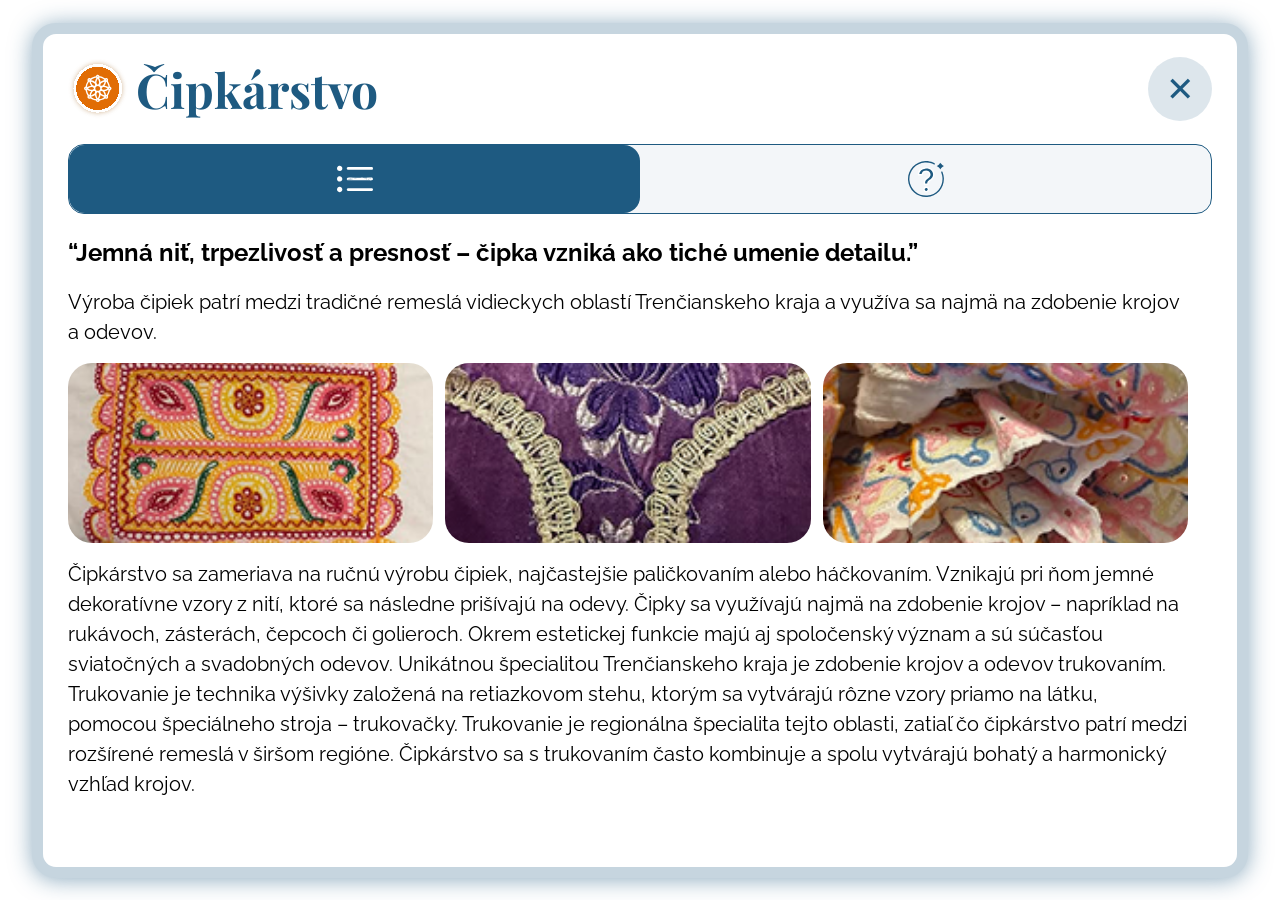
==== html_casti/cipkarstvo.html @ 424d13a3 "cipkarstvo" ====
<!doctype html>
<html lang="sk">
  <head>
    <meta charset="utf-8" />
    <meta name="viewport" content="width=device-width, initial-scale=1" />
    <link rel="preconnect" href="https://fonts.googleapis.com" />
    <link rel="preconnect" href="https://fonts.gstatic.com" crossorigin />
    <link
      href="https://fonts.googleapis.com/css2?family=Playfair+Display:ital,wght@0,400..900;1,400..900&family=Raleway:ital,wght@0,100..900;1,100..900&display=swap"
      rel="stylesheet"
    />
    <title>Čipkárstvo</title>
    <style>
      * {
        box-sizing: border-box;
        margin: 0;
        padding: 0;
      }
      body {
        background: #ffffff;
        font-family: Arial, Helvetica, sans-serif;
        height: 100vh;
        display: flex;
        justify-content: center;
        align-items: center;
      }
      p,
      h1,
      h2,
      h3,
      h4,
      h5,
      h6 {
        font-family: "Raleway", sans-serif;
      }
      .panel {
        width: 95%;
        height: 95%;
        border-radius: 24px;
        border: 11.29px solid rgba(30, 90, 129, 0.25);
        background: #fff;
        box-shadow: 0 1.806px 22.573px 0 rgba(30, 90, 129, 0.5);
        overflow: hidden;
        display: flex;
        flex-direction: column;
        padding: 0 25px 25px 25px;
      }
      .header {
        height: 110px;
        background: #ffffff;
        display: flex;
        align-items: center;
        justify-content: space-between;
      }
      .header_first {
        display: flex;
        flex-direction: row;
        justify-content: center;
        align-items: center;
        gap: 8px;
      }
      .img_header {
        width: 60px;
        height: 60px;
      }
      .title {
        font-size: 48px;
        font-weight: bold;
        font-family: "Playfair Display", serif;
        color: #1e5a81;
      }
      .circle-btn {
        width: 64px;
        height: 64px;
        border-radius: 50%;
        border: none;
        background: rgba(30, 90, 129, 0.15);
        color: #1e5a81;
        font-size: 34px;
        cursor: pointer;
      }
      .tabs {
        display: flex;
        height: 70px;
        border: 1px solid #1e5a81;
        background: rgba(30, 90, 129, 0.05);
        border-radius: 16px;
        flex-shrink: 0;
      }
      .btn {
        padding: 21.5px 24px;
        display: flex;
        align-items: center;
        justify-content: center;
        border-radius: 16px;
        background: none;
        font-family: "Raleway", sans-serif;
        font-weight: 600;
      }
      .btn_icon {
        width: 36px;
        height: 36px;
      }
      .tab {
        flex: 1;
        border: none;
        font-size: 22px;
        cursor: pointer;
        color: #1e5a81;
      }
      .tab.active {
        background: #1e5a81;
        color: white;
      }
      .content {
        flex: 1;
        overflow: hidden;
      }
      .page {
        display: none;
        height: 100%;
      }
      .page.active {
        display: block;
      }
      .text-container {
        height: 100%;
        overflow-y: auto;
        margin-top: 24px;
        padding-bottom: 24px;
        padding-right: 24px;
      }
      .text-container h2 {
        margin-bottom: 20px;
      }
      .text-container p {
        font-size: 20px;
        line-height: 1.5;
      }
      .gallery {
        height: 100%;
        padding-top: 25px;
        display: flex;
        flex-direction: column;
        overflow: hidden;
      }
      .grid {
        display: grid;
        grid-template-columns: repeat(3, 1fr);
        gap: 20px;
        overflow-y: auto;
        padding-right: 5px;
        padding-bottom: 25px;
        height: 100%;
      }
      .grid img {
        width: 100%;
        aspect-ratio: 1/1;
        object-fit: cover;
        border-radius: 18px;
        cursor: pointer;
      }
      .gallery-detail {
        display: none;
        flex-direction: column;
        width: 100%;
        height: 100%;
        overflow: hidden;
      }
      .gallery-detail.active {
        display: flex;
      }
      .image-wrapper {
        position: relative;
        width: 100%;
        flex: 1;
        background: #ffffff;
        border-radius: 24px;
        overflow: hidden;
        display: flex;
        justify-content: center;
        align-items: center;
      }
      .image-wrapper img {
        max-height: 42vh;
        /* width: 100%; */
        height: auto;
        border-radius: 24px;
        object-fit: cover;
      }
      .image-inner-close {
        position: absolute;
        top: 4px;
        right: 0px;
        width: 40px;
        height: 40px;
        border-radius: 50%;
        border: 1.5px solid #1e5a81;
        background: white;
        color: #1e5a81;
        font-size: 20px;
        font-weight: bold;
        cursor: pointer;
        display: flex;
        justify-content: center;
        align-items: center;
        box-shadow: 0 2px 8px rgba(0, 0, 0, 0.15);
        z-index: 10;
      }
      .image-info-layout {
        margin-top: 15px;
        color: #1e5a81;
        font-size: 20px;
        font-family: Arial, sans-serif;
        flex-shrink: 0;
      }
      .info-top-row {
        display: flex;
        justify-content: space-between;
        align-items: flex-start;
        font-weight: bold;
        margin-bottom: 6px;
      }
      .info-author {
        font-size: 22px;
      }
      .info-artwork {
        font-size: 22px;
        text-align: right;
      }
      .info-meta-row {
        font-size: 18px;
        color: #5d8199;
      }
      .slider-footer {
        margin-top: 15px;
        padding-bottom: 10px;
        display: flex;
        justify-content: space-between;
        align-items: center;
        flex-shrink: 0;
      }
      .footer-arrow {
        width: 55px;
        height: 55px;
        border: none;
        border-radius: 50%;
        background: rgba(30, 90, 129, 0.1);
        color: #1e5a81;
        font-size: 26px;
        cursor: pointer;
        display: flex;
        justify-content: center;
        align-items: center;
      }
      #dots {
        display: flex;
        gap: 10px;
      }
      .dot {
        width: 12px;
        height: 12px;
        border-radius: 50%;
        background: #c8d2db;
        transition: background 0.2s ease;
      }
      .dot.active {
        background: #1e5a81;
      }
      .tab .btn_icon {
        filter: none;
      }

      .tab.active .btn_icon {
        filter: brightness(0) invert(1);
      }
      .three_img {
        display: grid;
        grid-template-columns: repeat(3, 1fr);
        gap: 12px;
        margin-top: 16px;
        margin-bottom: 16px;
      }
      .three_img img {
        width: 100%;
        height: 180px;
        object-fit: cover;
        border-radius: 24px;
      }
    </style>
  </head>
  <body>
    <div class="panel">
      <div class="header">
        <div class="header_first">
          <img class="img_header" src="../images/cipkarstvo_svg_icon.svg" />
          <div class="title">Čipkárstvo</div>
        </div>
        <button class="circle-btn" onclick="closePanel()">✕</button>
      </div>

      <div class="tabs">
        <button id="tabText" class="tab active btn" onclick="showPage('text')">
          <img class="btn_icon" src="../images/list_icon.svg" />
        </button>

        <button id="tabText2" class="tab btn" onclick="showPage('text2')">
          <img class="btn_icon" src="../images/question_icon.svg" />
        </button>
      </div>

      <div class="content">
        <div id="textPage" class="page active">
          <div class="text-container">
            <h2>
              “Jemná niť, trpezlivosť a presnosť – čipka vzniká ako tiché umenie
              detailu.”
            </h2>
            <p>
              Výroba čipiek patrí medzi tradičné remeslá vidieckych oblastí
              Trenčianskeho kraja a využíva sa najmä na zdobenie krojov a
              odevov.
            </p>

            <div class="three_img">
              <img class="" src="../images/cipkarstvo/1.png" />
              <img class="" src="../images/cipkarstvo/2.png" />
              <img class="" src="../images/cipkarstvo/3.png" />
            </div>

            <p>
              Čipkárstvo sa zameriava na ručnú výrobu čipiek, najčastejšie
              paličkovaním alebo háčkovaním. Vznikajú pri ňom jemné dekoratívne
              vzory z nití, ktoré sa následne prišívajú na odevy. Čipky sa
              využívajú najmä na zdobenie krojov – napríklad na rukávoch,
              zásterách, čepcoch či golieroch. Okrem estetickej funkcie majú aj
              spoločenský význam a sú súčasťou sviatočných a svadobných odevov.
              Unikátnou špecialitou Trenčianskeho kraja je zdobenie krojov a
              odevov trukovaním. Trukovanie je technika výšivky založená na
              retiazkovom stehu, ktorým sa vytvárajú rôzne vzory priamo na
              látku, pomocou špeciálneho stroja – trukovačky. Trukovanie je
              regionálna špecialita tejto oblasti, zatiaľ čo čipkárstvo patrí
              medzi rozšírené remeslá v širšom regióne. Čipkárstvo sa s
              trukovaním často kombinuje a spolu vytvárajú bohatý a harmonický
              vzhľad krojov.
            </p>
          </div>
        </div>

        <div id="text2Page" class="page">
          <div class="text-container">
            <p>
              Vzory čipiek sa často dedia z generácie na generáciu a každá obec
              môže mať svoj typický štýl zdobenia. Trukovárky si svoje know-how
              často starostlivo chránili a len zriedka ho odovzdávali ďalej, aby
              si zachovali jedinečnosť svojej práce. V Čachticiach vzniká
              krojové múzeum, kde bude túto techniku predvádzať súčasná jediná
              aktívna trukovárka, Magdaléna Miklovič Černoková.
            </p>
          </div>
        </div>
      </div>
    </div>

    <script>
      function showPage(page) {
        const textPage = document.getElementById("textPage");
        const text2Page = document.getElementById("text2Page");

        const tabText = document.getElementById("tabText");
        const tabText2 = document.getElementById("tabText2");

        textPage.classList.remove("active");
        text2Page.classList.remove("active");

        tabText.classList.remove("active");
        tabText2.classList.remove("active");

        if (page === "text") {
          textPage.classList.add("active");
          tabText.classList.add("active");
        }

        if (page === "text2") {
          text2Page.classList.add("active");
          tabText2.classList.add("active");
        }
      }
    </script>
  </body>
</html>
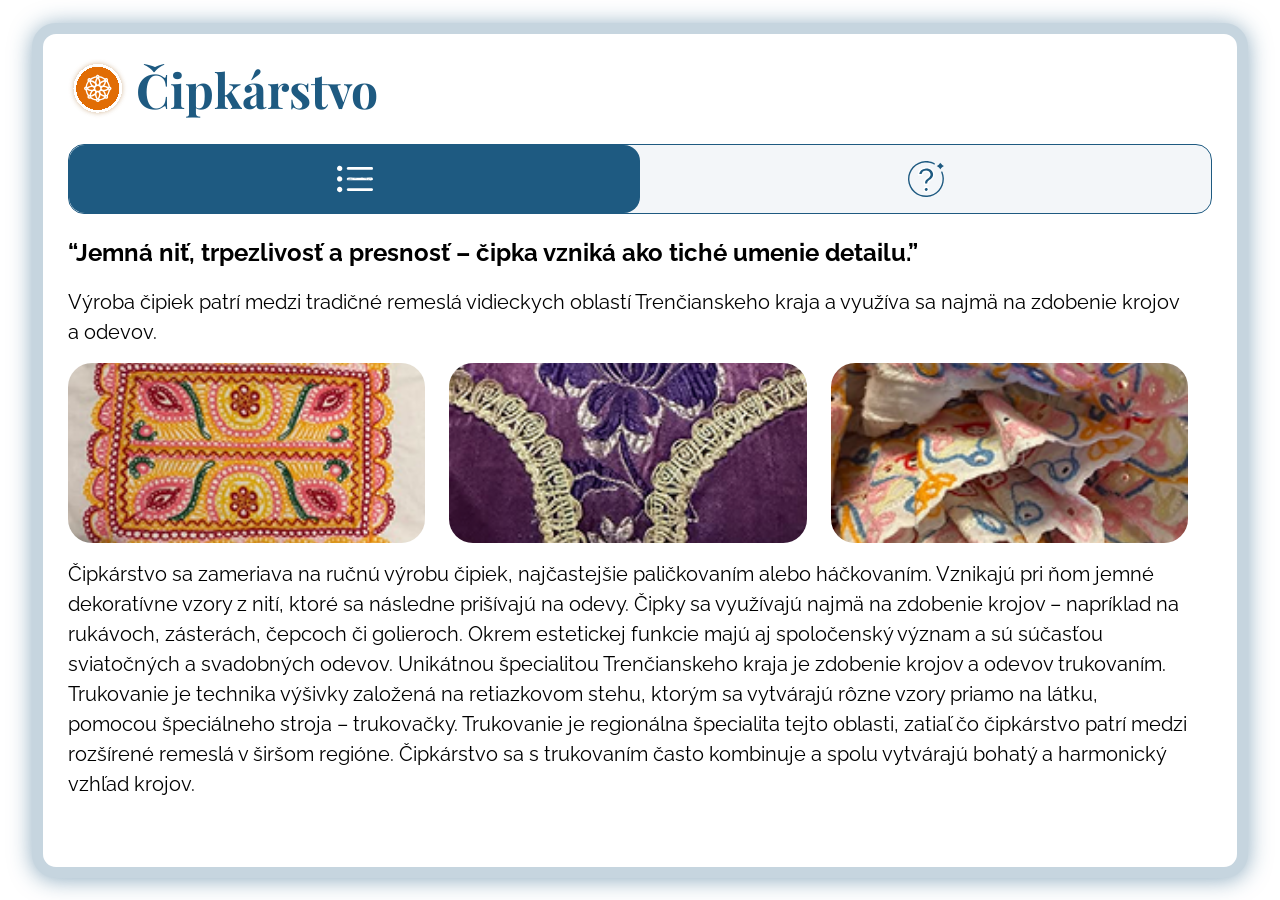
==== commit 6f2cdc9c: "delete close button" ====
--- a/html_casti/cipkarstvo.html
+++ b/html_casti/cipkarstvo.html
@@ -277,7 +277,7 @@
       .three_img {
         display: grid;
         grid-template-columns: repeat(3, 1fr);
-        gap: 12px;
+        gap: 24px;
         margin-top: 16px;
         margin-bottom: 16px;
       }
@@ -296,7 +296,6 @@
           <img class="img_header" src="../images/cipkarstvo_svg_icon.svg" />
           <div class="title">Čipkárstvo</div>
         </div>
-        <button class="circle-btn" onclick="closePanel()">✕</button>
       </div>
 
       <div class="tabs">
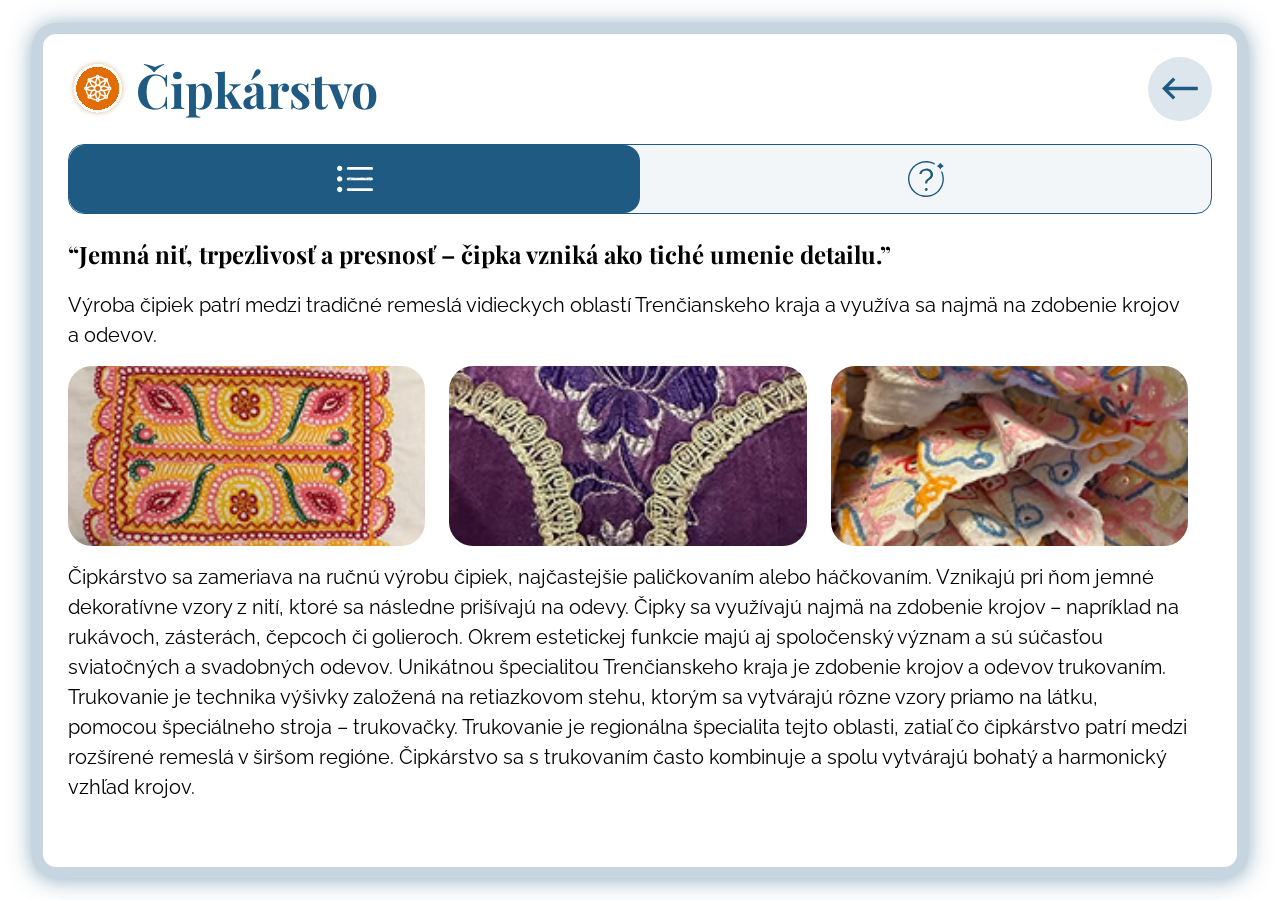
==== commit ee025eca: "remesla a hry with arrow icon back" ====
--- a/html_casti/cipkarstvo.html
+++ b/html_casti/cipkarstvo.html
@@ -10,284 +10,7 @@
       rel="stylesheet"
     />
     <title>Čipkárstvo</title>
-    <style>
-      * {
-        box-sizing: border-box;
-        margin: 0;
-        padding: 0;
-      }
-      body {
-        background: #ffffff;
-        font-family: Arial, Helvetica, sans-serif;
-        height: 100vh;
-        display: flex;
-        justify-content: center;
-        align-items: center;
-      }
-      p,
-      h1,
-      h2,
-      h3,
-      h4,
-      h5,
-      h6 {
-        font-family: "Raleway", sans-serif;
-      }
-      .panel {
-        width: 95%;
-        height: 95%;
-        border-radius: 24px;
-        border: 11.29px solid rgba(30, 90, 129, 0.25);
-        background: #fff;
-        box-shadow: 0 1.806px 22.573px 0 rgba(30, 90, 129, 0.5);
-        overflow: hidden;
-        display: flex;
-        flex-direction: column;
-        padding: 0 25px 25px 25px;
-      }
-      .header {
-        height: 110px;
-        background: #ffffff;
-        display: flex;
-        align-items: center;
-        justify-content: space-between;
-      }
-      .header_first {
-        display: flex;
-        flex-direction: row;
-        justify-content: center;
-        align-items: center;
-        gap: 8px;
-      }
-      .img_header {
-        width: 60px;
-        height: 60px;
-      }
-      .title {
-        font-size: 48px;
-        font-weight: bold;
-        font-family: "Playfair Display", serif;
-        color: #1e5a81;
-      }
-      .circle-btn {
-        width: 64px;
-        height: 64px;
-        border-radius: 50%;
-        border: none;
-        background: rgba(30, 90, 129, 0.15);
-        color: #1e5a81;
-        font-size: 34px;
-        cursor: pointer;
-      }
-      .tabs {
-        display: flex;
-        height: 70px;
-        border: 1px solid #1e5a81;
-        background: rgba(30, 90, 129, 0.05);
-        border-radius: 16px;
-        flex-shrink: 0;
-      }
-      .btn {
-        padding: 21.5px 24px;
-        display: flex;
-        align-items: center;
-        justify-content: center;
-        border-radius: 16px;
-        background: none;
-        font-family: "Raleway", sans-serif;
-        font-weight: 600;
-      }
-      .btn_icon {
-        width: 36px;
-        height: 36px;
-      }
-      .tab {
-        flex: 1;
-        border: none;
-        font-size: 22px;
-        cursor: pointer;
-        color: #1e5a81;
-      }
-      .tab.active {
-        background: #1e5a81;
-        color: white;
-      }
-      .content {
-        flex: 1;
-        overflow: hidden;
-      }
-      .page {
-        display: none;
-        height: 100%;
-      }
-      .page.active {
-        display: block;
-      }
-      .text-container {
-        height: 100%;
-        overflow-y: auto;
-        margin-top: 24px;
-        padding-bottom: 24px;
-        padding-right: 24px;
-      }
-      .text-container h2 {
-        margin-bottom: 20px;
-      }
-      .text-container p {
-        font-size: 20px;
-        line-height: 1.5;
-      }
-      .gallery {
-        height: 100%;
-        padding-top: 25px;
-        display: flex;
-        flex-direction: column;
-        overflow: hidden;
-      }
-      .grid {
-        display: grid;
-        grid-template-columns: repeat(3, 1fr);
-        gap: 20px;
-        overflow-y: auto;
-        padding-right: 5px;
-        padding-bottom: 25px;
-        height: 100%;
-      }
-      .grid img {
-        width: 100%;
-        aspect-ratio: 1/1;
-        object-fit: cover;
-        border-radius: 18px;
-        cursor: pointer;
-      }
-      .gallery-detail {
-        display: none;
-        flex-direction: column;
-        width: 100%;
-        height: 100%;
-        overflow: hidden;
-      }
-      .gallery-detail.active {
-        display: flex;
-      }
-      .image-wrapper {
-        position: relative;
-        width: 100%;
-        flex: 1;
-        background: #ffffff;
-        border-radius: 24px;
-        overflow: hidden;
-        display: flex;
-        justify-content: center;
-        align-items: center;
-      }
-      .image-wrapper img {
-        max-height: 42vh;
-        /* width: 100%; */
-        height: auto;
-        border-radius: 24px;
-        object-fit: cover;
-      }
-      .image-inner-close {
-        position: absolute;
-        top: 4px;
-        right: 0px;
-        width: 40px;
-        height: 40px;
-        border-radius: 50%;
-        border: 1.5px solid #1e5a81;
-        background: white;
-        color: #1e5a81;
-        font-size: 20px;
-        font-weight: bold;
-        cursor: pointer;
-        display: flex;
-        justify-content: center;
-        align-items: center;
-        box-shadow: 0 2px 8px rgba(0, 0, 0, 0.15);
-        z-index: 10;
-      }
-      .image-info-layout {
-        margin-top: 15px;
-        color: #1e5a81;
-        font-size: 20px;
-        font-family: Arial, sans-serif;
-        flex-shrink: 0;
-      }
-      .info-top-row {
-        display: flex;
-        justify-content: space-between;
-        align-items: flex-start;
-        font-weight: bold;
-        margin-bottom: 6px;
-      }
-      .info-author {
-        font-size: 22px;
-      }
-      .info-artwork {
-        font-size: 22px;
-        text-align: right;
-      }
-      .info-meta-row {
-        font-size: 18px;
-        color: #5d8199;
-      }
-      .slider-footer {
-        margin-top: 15px;
-        padding-bottom: 10px;
-        display: flex;
-        justify-content: space-between;
-        align-items: center;
-        flex-shrink: 0;
-      }
-      .footer-arrow {
-        width: 55px;
-        height: 55px;
-        border: none;
-        border-radius: 50%;
-        background: rgba(30, 90, 129, 0.1);
-        color: #1e5a81;
-        font-size: 26px;
-        cursor: pointer;
-        display: flex;
-        justify-content: center;
-        align-items: center;
-      }
-      #dots {
-        display: flex;
-        gap: 10px;
-      }
-      .dot {
-        width: 12px;
-        height: 12px;
-        border-radius: 50%;
-        background: #c8d2db;
-        transition: background 0.2s ease;
-      }
-      .dot.active {
-        background: #1e5a81;
-      }
-      .tab .btn_icon {
-        filter: none;
-      }
-
-      .tab.active .btn_icon {
-        filter: brightness(0) invert(1);
-      }
-      .three_img {
-        display: grid;
-        grid-template-columns: repeat(3, 1fr);
-        gap: 24px;
-        margin-top: 16px;
-        margin-bottom: 16px;
-      }
-      .three_img img {
-        width: 100%;
-        height: 180px;
-        object-fit: cover;
-        border-radius: 24px;
-      }
-    </style>
+    <link rel="stylesheet" href="css/styles_main.css" />
   </head>
   <body>
     <div class="panel">
@@ -296,6 +19,9 @@
           <img class="img_header" src="../images/cipkarstvo_svg_icon.svg" />
           <div class="title">Čipkárstvo</div>
         </div>
+        <a class="circle-btn" href="remesla.html">
+          <img class="btn_icon" src="../images/arrow_icon_back.svg"
+        /></a>
       </div>
 
       <div class="tabs">
@@ -360,31 +86,6 @@
         </div>
       </div>
     </div>
-
-    <script>
-      function showPage(page) {
-        const textPage = document.getElementById("textPage");
-        const text2Page = document.getElementById("text2Page");
-
-        const tabText = document.getElementById("tabText");
-        const tabText2 = document.getElementById("tabText2");
-
-        textPage.classList.remove("active");
-        text2Page.classList.remove("active");
-
-        tabText.classList.remove("active");
-        tabText2.classList.remove("active");
-
-        if (page === "text") {
-          textPage.classList.add("active");
-          tabText.classList.add("active");
-        }
-
-        if (page === "text2") {
-          text2Page.classList.add("active");
-          tabText2.classList.add("active");
-        }
-      }
-    </script>
+    <script src="js/script_main.js"></script>
   </body>
 </html>
--- a/html_casti/css/styles_main.css
+++ b/html_casti/css/styles_main.css
@@ -0,0 +1,257 @@
+* {
+  box-sizing: border-box;
+  margin: 0;
+  padding: 0;
+}
+body {
+  background: #ffffff;
+  font-family: Arial, Helvetica, sans-serif;
+  height: 100vh;
+  display: flex;
+  justify-content: center;
+  align-items: center;
+}
+p {
+  font-family: "Raleway", sans-serif;
+  color: black;
+}
+
+h1,
+h2,
+h3,
+h4,
+h5,
+h6 {
+  font-family: "Playfair Display", serif;
+}
+.panel {
+  width: 95%;
+  height: 95%;
+  border-radius: 24px;
+  border: 11.29px solid rgba(30, 90, 129, 0.25);
+  background: #fff;
+  box-shadow: 0 1.806px 22.573px 0 rgba(30, 90, 129, 0.5);
+  overflow: hidden;
+  display: flex;
+  flex-direction: column;
+  padding: 0 25px 25px 25px;
+}
+.header {
+  height: 110px;
+  background: #ffffff;
+  display: flex;
+  align-items: center;
+  justify-content: space-between;
+}
+.header_first {
+  display: flex;
+  flex-direction: row;
+  justify-content: center;
+  align-items: center;
+  gap: 8px;
+}
+.img_header {
+  width: 60px;
+  height: 60px;
+}
+.title {
+  font-size: 48px;
+  font-weight: bold;
+  font-family: "Playfair Display", serif;
+  color: #1e5a81;
+}
+.tabs {
+  display: flex;
+  height: 70px;
+  border: 1px solid #1e5a81;
+  background: rgba(30, 90, 129, 0.05);
+  border-radius: 16px;
+  flex-shrink: 0;
+}
+.btn {
+  padding: 21.5px 24px;
+  display: flex;
+  align-items: center;
+  justify-content: center;
+  border-radius: 16px;
+  background: none;
+  font-family: "Raleway", sans-serif;
+  font-weight: 600;
+}
+.btn_icon {
+  width: 36px;
+  height: 36px;
+}
+.tab {
+  flex: 1;
+  border: none;
+  font-size: 22px;
+  cursor: pointer;
+  color: #1e5a81;
+}
+.tab.active {
+  background: #1e5a81;
+  color: white;
+}
+.content {
+  flex: 1;
+  overflow: hidden;
+}
+.page {
+  display: none;
+  height: 100%;
+}
+.page.active {
+  display: block;
+}
+.text-container {
+  height: 100%;
+  overflow-y: auto;
+  margin-top: 24px;
+  padding-bottom: 24px;
+  padding-right: 24px;
+}
+.text-container h2 {
+  margin-bottom: 20px;
+}
+.text-container h3 {
+  margin-bottom: 8px;
+}
+.text-container p {
+  font-size: 20px;
+  line-height: 1.5;
+}
+.tab .btn_icon {
+  filter: none;
+}
+.tab.active .btn_icon {
+  filter: brightness(0) invert(1);
+}
+.three_img {
+  display: grid;
+  grid-template-columns: repeat(3, 1fr);
+  gap: 24px;
+  margin-top: 16px;
+  margin-bottom: 16px;
+}
+.three_img img {
+  width: 100%;
+  height: 180px;
+  object-fit: cover;
+  border-radius: 24px;
+}
+
+/* Špeciálny obal pre hry, aby scrollovali nezávisle od panelu */
+.game-scroll-wrapper {
+  height: 100%;
+  overflow-y: auto;
+  padding-top: 24px;
+  padding-bottom: 24px;
+}
+
+.games-menu {
+  display: flex;
+  flex-direction: column;
+  gap: 16px;
+  height: 100%;
+}
+
+.game-item {
+  display: flex;
+  flex-direction: column;
+  border-radius: 16px;
+  border: 1px solid #1e5a81;
+  align-items: center;
+  justify-content: center;
+  padding: 16px;
+  text-decoration: none;
+  height: 100%;
+}
+
+.game-item h3 {
+  color: #1e5a81;
+  text-decoration: none !important;
+}
+
+.game-item p {
+  color: #000000;
+  text-decoration: none !important;
+}
+
+.game-icon-wrapper {
+  display: flex;
+  flex-direction: row;
+  gap: 4px;
+  align-items: center;
+}
+
+.game-icon {
+  width: 64px;
+  height: 64px;
+}
+
+.remeslo-item {
+  display: flex;
+  flex-direction: row;
+  border-radius: 16px;
+  border: 1px solid #1e5a81;
+  align-items: center;
+  justify-content: space-between;
+  padding: 8px;
+  padding-left: 16px;
+  padding-right: 16px;
+  text-decoration: none;
+  height: 100%;
+  width: 100%;
+}
+
+.remeslo-arrow {
+  width: 32px;
+  height: 32px;
+}
+
+.game-item h2 {
+  color: #1e5a81;
+  text-decoration: none !important;
+}
+
+.game-item,
+.game-item:link,
+.game-item:visited {
+  text-decoration: none;
+  color: #1e5a81;
+}
+
+.game-item h2 {
+  color: #1e5a81;
+}
+
+.game-item:visited h2 {
+  color: #1e5a81;
+}
+
+.remeslo-item,
+.remeslo-item:link,
+.remeslo-item:visited {
+  text-decoration: none;
+  color: #1e5a81;
+}
+
+.remeslo-item h2,
+.remeslo-item:visited h2 {
+  color: #1e5a81 !important;
+}
+
+.circle-btn {
+  width: 64px;
+  height: 64px;
+  border-radius: 50%;
+  border: none;
+  background: rgba(30, 90, 129, 0.15);
+  color: #1e5a81;
+  font-size: 34px;
+  cursor: pointer;
+  display: flex;
+  align-items: center;
+  justify-content: center;
+}
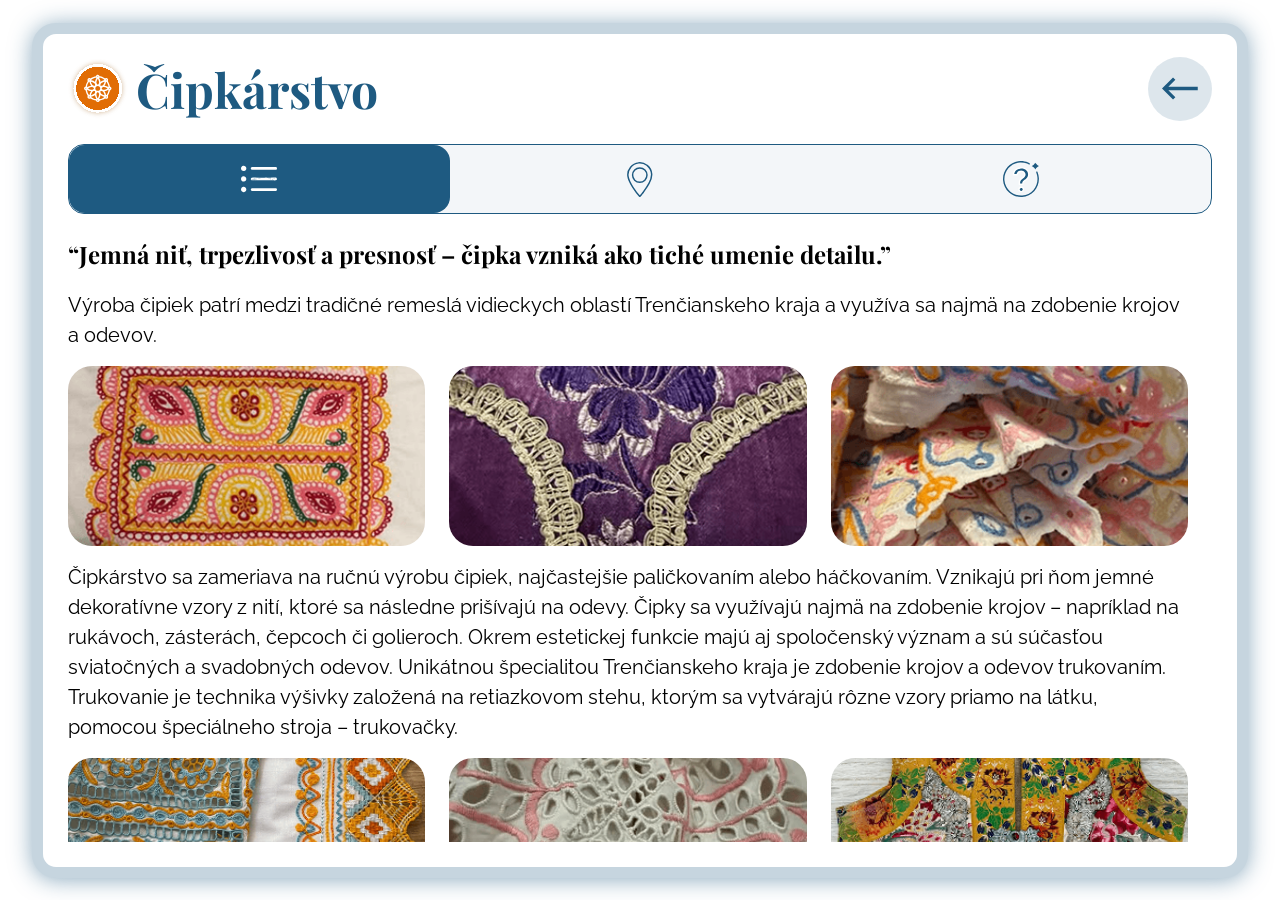
==== commit 5a963d18: "actualized content + location section" ====
--- a/html_casti/cipkarstvo.html
+++ b/html_casti/cipkarstvo.html
@@ -27,6 +27,9 @@
       <div class="tabs">
         <button id="tabText" class="tab active btn" onclick="showPage('text')">
           <img class="btn_icon" src="../images/list_icon.svg" />
+        </button>
+        <button id="tabText4" class="tab btn" onclick="showPage('text4')">
+          <img class="btn_icon" src="../images/location_icon.svg" />
         </button>
 
         <button id="tabText2" class="tab btn" onclick="showPage('text2')">
@@ -63,11 +66,20 @@
               Unikátnou špecialitou Trenčianskeho kraja je zdobenie krojov a
               odevov trukovaním. Trukovanie je technika výšivky založená na
               retiazkovom stehu, ktorým sa vytvárajú rôzne vzory priamo na
-              látku, pomocou špeciálneho stroja – trukovačky. Trukovanie je
-              regionálna špecialita tejto oblasti, zatiaľ čo čipkárstvo patrí
-              medzi rozšírené remeslá v širšom regióne. Čipkárstvo sa s
-              trukovaním často kombinuje a spolu vytvárajú bohatý a harmonický
-              vzhľad krojov.
+              látku, pomocou špeciálneho stroja – trukovačky.
+            </p>
+
+            <div class="three_img">
+              <img class="" src="../images/cipkarstvo/4.png" />
+              <img class="" src="../images/cipkarstvo/5.png" />
+              <img class="" src="../images/cipkarstvo/6.png" />
+            </div>
+
+            <p>
+              Trukovanie je regionálna špecialita tejto oblasti, zatiaľ čo
+              čipkárstvo patrí medzi rozšírené remeslá v širšom regióne.
+              Čipkárstvo sa s trukovaním často kombinuje a spolu vytvárajú
+              bohatý a harmonický vzhľad krojov.
             </p>
           </div>
         </div>
@@ -84,6 +96,10 @@
             </p>
           </div>
         </div>
+
+        <div id="text4Page" class="page">
+          <img class="mapa" src="../images/cipkarstvo/mapa_cipkarstvo.png" />
+        </div>
       </div>
     </div>
     <script src="js/script_main.js"></script>
--- a/html_casti/css/styles_main.css
+++ b/html_casti/css/styles_main.css
@@ -4,7 +4,7 @@
   padding: 0;
 }
 body {
-  background: #ffffff;
+  background: transparent !important;
   font-family: Arial, Helvetica, sans-serif;
   height: 100vh;
   display: flex;
@@ -127,6 +127,7 @@
 .tab.active .btn_icon {
   filter: brightness(0) invert(1);
 }
+
 .three_img {
   display: grid;
   grid-template-columns: repeat(3, 1fr);
@@ -255,3 +256,11 @@
   align-items: center;
   justify-content: center;
 }
+
+.mapa {
+  width: 100%;
+  height: 100%;
+  object-fit: cover;
+  margin-top: 24px;
+  border-radius: 8px;
+}
